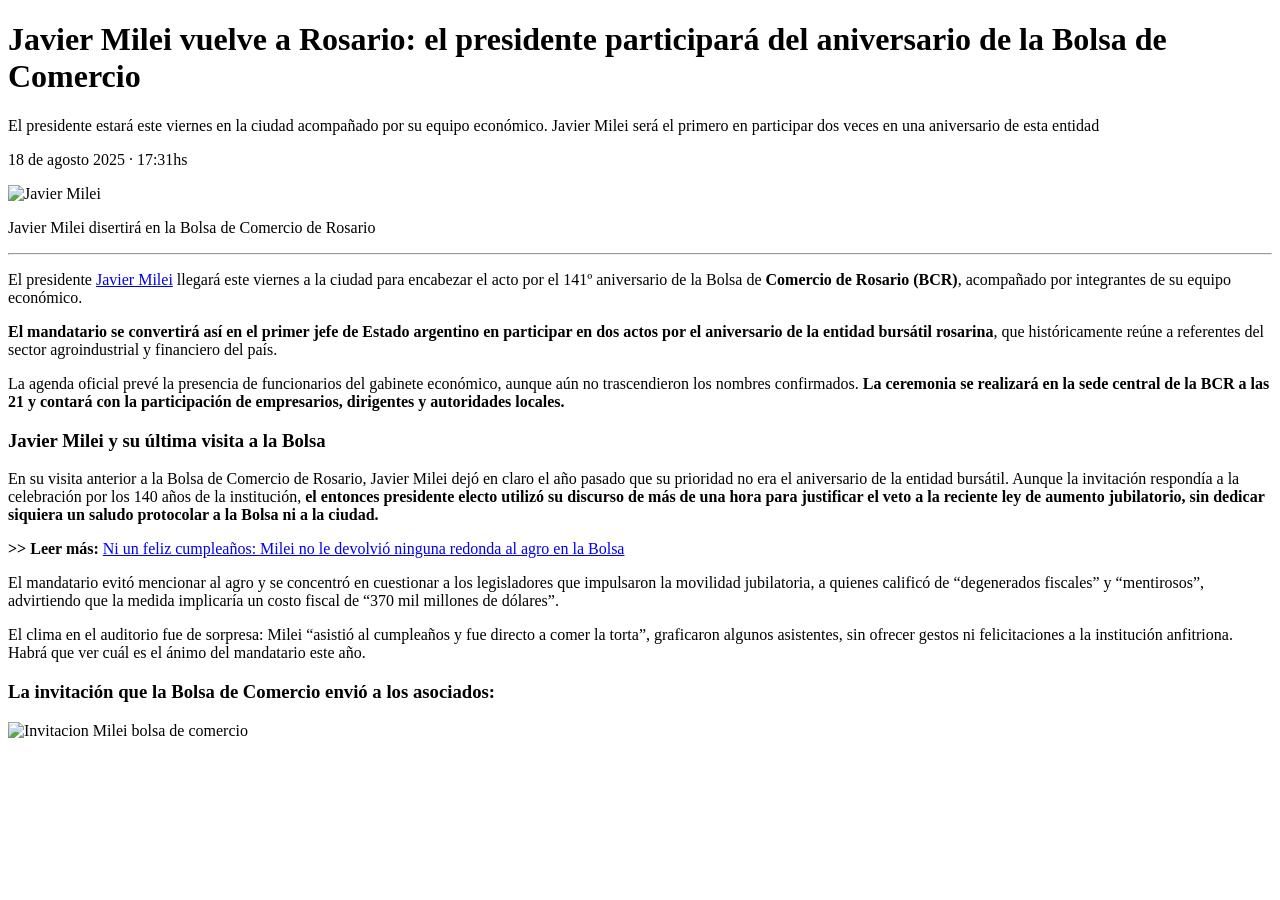
==== index.html @ 2cb742b2 "Clase 02 - Actividad replicar noticia web" ====
<!DOCTYPE html>
<html lang="es">
    <!-- Link a la noticia: https://www.lacapital.com.ar/politica/javier-milei-vuelve-rosario-el-presidente-participara-del-aniversario-la-bolsa-comercio-n10213566.html -->
    <head>
        <meta charset="UTF-8">
        <meta name="viewport" content="width=device-width, initial-scale=1.0">
        <title>Clase 02</title>        
    </head>
    <body>
        <h1>Javier Milei vuelve a Rosario: el presidente participará del aniversario de la Bolsa de Comercio</h1>
        <p>El presidente estará este viernes en la ciudad acompañado por su equipo económico. Javier Milei será el primero en participar dos veces en una aniversario de esta entidad</p>
        <p>18 de agosto 2025 · 17:31hs</p>
        <img src="https://media.lacapital.com.ar/p/727b1c56761b62fcf45299bdcfbd5197/adjuntos/203/imagenes/101/836/0101836727/642x0/smart/javier-milei-rosario-bolsa-comercio-pullaro-y-javkinjpg.jpg" alt="Javier Milei">       
        <p>Javier Milei disertirá en la Bolsa de Comercio de Rosario</p>
        <hr>

        
        <p>El presidente <a href="https://www.lacapital.com.ar/politica/el-plan-tres-fases-pullaro-y-sus-aliados-superar-milei-n10213253.html" target="_blank">Javier Milei</a> llegará este viernes a la ciudad para encabezar el acto por el 141º aniversario de la Bolsa de <b>Comercio de Rosario (BCR)</b>, acompañado por integrantes de su equipo económico.</p>
        <p><b>El mandatario se convertirá así en el primer jefe de Estado argentino en participar en dos actos por el aniversario de la entidad bursátil rosarina</b>, que históricamente reúne a referentes del sector agroindustrial y financiero del país.</p>
        <p>La agenda oficial prevé la presencia de funcionarios del gabinete económico, aunque aún no trascendieron los nombres confirmados. <b>La ceremonia se realizará en la sede central de la BCR a las 21 y contará con la participación de empresarios, dirigentes y autoridades locales.</b></p>
        <h3>Javier Milei y su última visita a la Bolsa</h3>
        <p>En su visita anterior a la Bolsa de Comercio de Rosario, Javier Milei dejó en claro el año pasado que su prioridad no era el aniversario de la entidad bursátil. Aunque la invitación respondía a la celebración por los 140 años de la institución, <b>el entonces presidente electo utilizó su discurso de más de una hora para justificar el veto a la reciente ley de aumento jubilatorio, sin dedicar siquiera un saludo protocolar a la Bolsa ni a la ciudad.</b></p>
        <p><b>>> Leer más: </b> <a href="https://www.lacapital.com.ar/economia/ni-un-feliz-cumpleanos-milei-no-le-devolvio-ninguna-redonda-al-agro-la-bolsa-n10149859.html" target="_blank">Ni un feliz cumpleaños: Milei no le devolvió ninguna redonda al agro en la Bolsa</a></p>
        <p>El mandatario evitó mencionar al agro y se concentró en cuestionar a los legisladores que impulsaron la movilidad jubilatoria, a quienes calificó de “degenerados fiscales” y “mentirosos”, advirtiendo que la medida implicaría un costo fiscal de “370 mil millones de dólares”.</p>
        <p>El clima en el auditorio fue de sorpresa: Milei “asistió al cumpleaños y fue directo a comer la torta”, graficaron algunos asistentes, sin ofrecer gestos ni felicitaciones a la institución anfitriona. Habrá que ver cuál es el ánimo del mandatario este año.</p>
        <h3>La invitación que la Bolsa de Comercio envió a los asociados:</h3>
        <img src="https://media.lacapital.com.ar/p/212f18da3e058cfefcd8b4ff16124fba/adjuntos/203/imagenes/102/616/0102616012/642x0/smart/milei-bolsa.jpg" alt="Invitacion Milei bolsa de comercio">       
    </body>
</html>
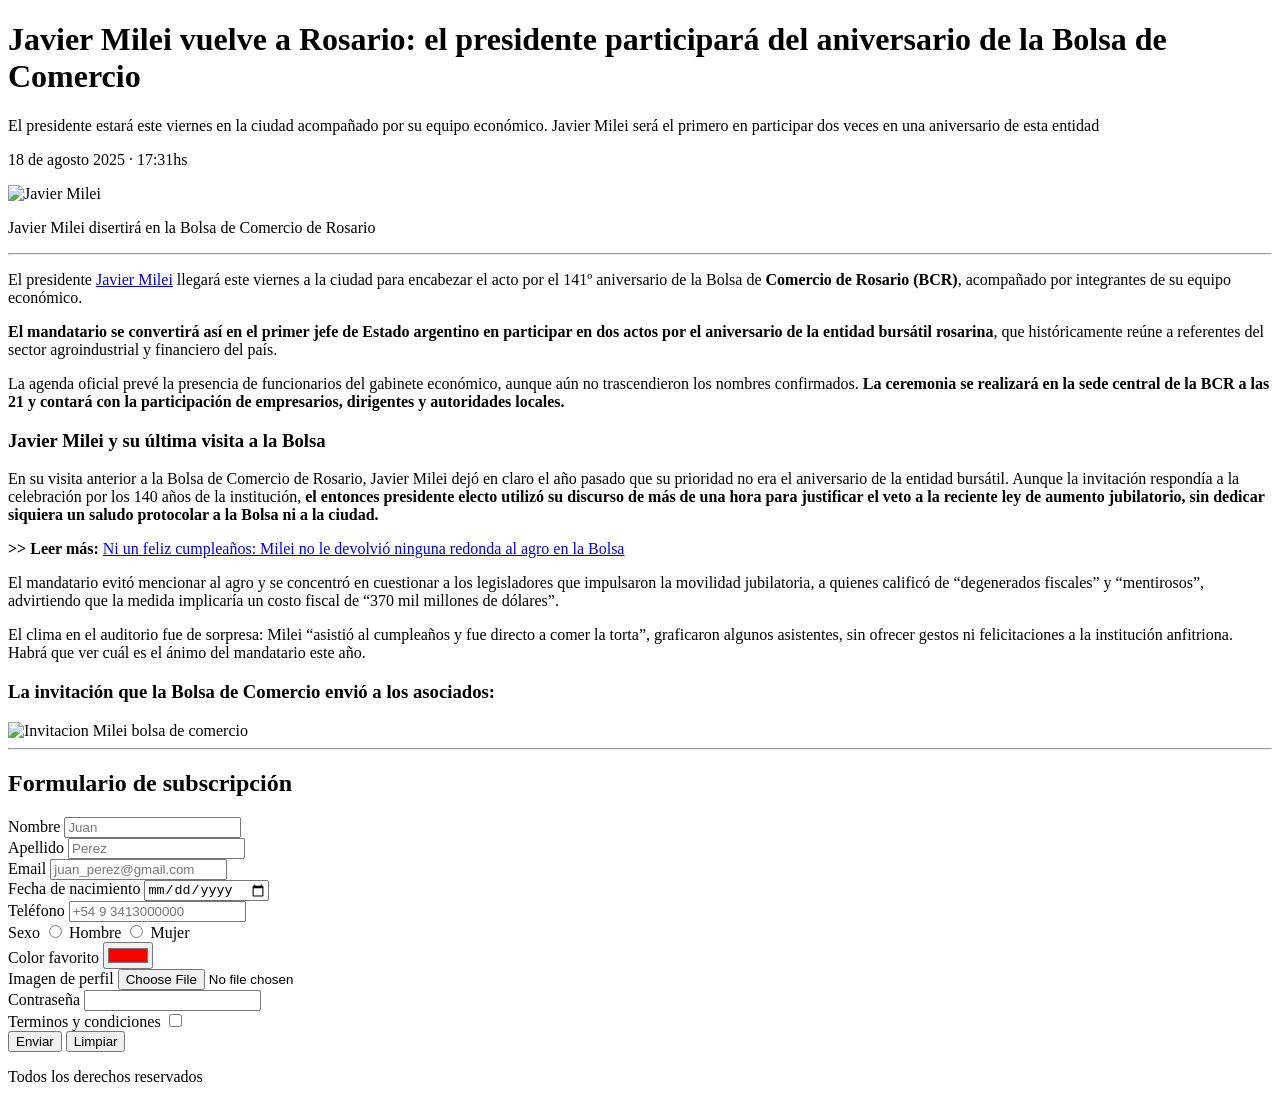
==== commit 95dcec68: "Clase03 - Incorporacion de formulario de subscripcion" ====
--- a/index.html
+++ b/index.html
@@ -7,23 +7,83 @@
         <title>Clase 02</title>        
     </head>
     <body>
-        <h1>Javier Milei vuelve a Rosario: el presidente participará del aniversario de la Bolsa de Comercio</h1>
-        <p>El presidente estará este viernes en la ciudad acompañado por su equipo económico. Javier Milei será el primero en participar dos veces en una aniversario de esta entidad</p>
-        <p>18 de agosto 2025 · 17:31hs</p>
-        <img src="https://media.lacapital.com.ar/p/727b1c56761b62fcf45299bdcfbd5197/adjuntos/203/imagenes/101/836/0101836727/642x0/smart/javier-milei-rosario-bolsa-comercio-pullaro-y-javkinjpg.jpg" alt="Javier Milei">       
-        <p>Javier Milei disertirá en la Bolsa de Comercio de Rosario</p>
-        <hr>
+        <div>
+            <h1>Javier Milei vuelve a Rosario: el presidente participará del aniversario de la Bolsa de Comercio</h1>
+            <p>El presidente estará este viernes en la ciudad acompañado por su equipo económico. Javier Milei será el primero en participar dos veces en una aniversario de esta entidad</p>
+            <p>18 de agosto 2025 · 17:31hs</p>
+            <img src="https://media.lacapital.com.ar/p/727b1c56761b62fcf45299bdcfbd5197/adjuntos/203/imagenes/101/836/0101836727/642x0/smart/javier-milei-rosario-bolsa-comercio-pullaro-y-javkinjpg.jpg" alt="Javier Milei">       
+            <p>Javier Milei disertirá en la Bolsa de Comercio de Rosario</p>
+            <hr>
 
-        
-        <p>El presidente <a href="https://www.lacapital.com.ar/politica/el-plan-tres-fases-pullaro-y-sus-aliados-superar-milei-n10213253.html" target="_blank">Javier Milei</a> llegará este viernes a la ciudad para encabezar el acto por el 141º aniversario de la Bolsa de <b>Comercio de Rosario (BCR)</b>, acompañado por integrantes de su equipo económico.</p>
-        <p><b>El mandatario se convertirá así en el primer jefe de Estado argentino en participar en dos actos por el aniversario de la entidad bursátil rosarina</b>, que históricamente reúne a referentes del sector agroindustrial y financiero del país.</p>
-        <p>La agenda oficial prevé la presencia de funcionarios del gabinete económico, aunque aún no trascendieron los nombres confirmados. <b>La ceremonia se realizará en la sede central de la BCR a las 21 y contará con la participación de empresarios, dirigentes y autoridades locales.</b></p>
-        <h3>Javier Milei y su última visita a la Bolsa</h3>
-        <p>En su visita anterior a la Bolsa de Comercio de Rosario, Javier Milei dejó en claro el año pasado que su prioridad no era el aniversario de la entidad bursátil. Aunque la invitación respondía a la celebración por los 140 años de la institución, <b>el entonces presidente electo utilizó su discurso de más de una hora para justificar el veto a la reciente ley de aumento jubilatorio, sin dedicar siquiera un saludo protocolar a la Bolsa ni a la ciudad.</b></p>
-        <p><b>>> Leer más: </b> <a href="https://www.lacapital.com.ar/economia/ni-un-feliz-cumpleanos-milei-no-le-devolvio-ninguna-redonda-al-agro-la-bolsa-n10149859.html" target="_blank">Ni un feliz cumpleaños: Milei no le devolvió ninguna redonda al agro en la Bolsa</a></p>
-        <p>El mandatario evitó mencionar al agro y se concentró en cuestionar a los legisladores que impulsaron la movilidad jubilatoria, a quienes calificó de “degenerados fiscales” y “mentirosos”, advirtiendo que la medida implicaría un costo fiscal de “370 mil millones de dólares”.</p>
-        <p>El clima en el auditorio fue de sorpresa: Milei “asistió al cumpleaños y fue directo a comer la torta”, graficaron algunos asistentes, sin ofrecer gestos ni felicitaciones a la institución anfitriona. Habrá que ver cuál es el ánimo del mandatario este año.</p>
-        <h3>La invitación que la Bolsa de Comercio envió a los asociados:</h3>
-        <img src="https://media.lacapital.com.ar/p/212f18da3e058cfefcd8b4ff16124fba/adjuntos/203/imagenes/102/616/0102616012/642x0/smart/milei-bolsa.jpg" alt="Invitacion Milei bolsa de comercio">       
+            
+            <p>El presidente <a href="https://www.lacapital.com.ar/politica/el-plan-tres-fases-pullaro-y-sus-aliados-superar-milei-n10213253.html" target="_blank">Javier Milei</a> llegará este viernes a la ciudad para encabezar el acto por el 141º aniversario de la Bolsa de <b>Comercio de Rosario (BCR)</b>, acompañado por integrantes de su equipo económico.</p>
+            <p><b>El mandatario se convertirá así en el primer jefe de Estado argentino en participar en dos actos por el aniversario de la entidad bursátil rosarina</b>, que históricamente reúne a referentes del sector agroindustrial y financiero del país.</p>
+            <p>La agenda oficial prevé la presencia de funcionarios del gabinete económico, aunque aún no trascendieron los nombres confirmados. <b>La ceremonia se realizará en la sede central de la BCR a las 21 y contará con la participación de empresarios, dirigentes y autoridades locales.</b></p>
+            <h3>Javier Milei y su última visita a la Bolsa</h3>
+            <p>En su visita anterior a la Bolsa de Comercio de Rosario, Javier Milei dejó en claro el año pasado que su prioridad no era el aniversario de la entidad bursátil. Aunque la invitación respondía a la celebración por los 140 años de la institución, <b>el entonces presidente electo utilizó su discurso de más de una hora para justificar el veto a la reciente ley de aumento jubilatorio, sin dedicar siquiera un saludo protocolar a la Bolsa ni a la ciudad.</b></p>
+            <p><b>>> Leer más: </b> <a href="https://www.lacapital.com.ar/economia/ni-un-feliz-cumpleanos-milei-no-le-devolvio-ninguna-redonda-al-agro-la-bolsa-n10149859.html" target="_blank">Ni un feliz cumpleaños: Milei no le devolvió ninguna redonda al agro en la Bolsa</a></p>
+            <p>El mandatario evitó mencionar al agro y se concentró en cuestionar a los legisladores que impulsaron la movilidad jubilatoria, a quienes calificó de “degenerados fiscales” y “mentirosos”, advirtiendo que la medida implicaría un costo fiscal de “370 mil millones de dólares”.</p>
+            <p>El clima en el auditorio fue de sorpresa: Milei “asistió al cumpleaños y fue directo a comer la torta”, graficaron algunos asistentes, sin ofrecer gestos ni felicitaciones a la institución anfitriona. Habrá que ver cuál es el ánimo del mandatario este año.</p>
+            <h3>La invitación que la Bolsa de Comercio envió a los asociados:</h3>
+            <img src="https://media.lacapital.com.ar/p/212f18da3e058cfefcd8b4ff16124fba/adjuntos/203/imagenes/102/616/0102616012/642x0/smart/milei-bolsa.jpg" alt="Invitacion Milei bolsa de comercio" height="500" width="300">       
+            <hr>
+        </div>
+
+        <div>
+            <h2> Formulario de subscripción </h2>
+            <form>
+                <div>
+                    <label for="nombre">Nombre</label>
+                    <input type="text" id="nombre" name="nombre" placeholder="Juan">
+                </div>
+                <div>
+                    <label for="apellido">Apellido</label>
+                    <input type="text" id="apellido" name="apellido" placeholder="Perez">
+                </div>
+                <div>
+                    <label for="email">Email</label>
+                    <input type="email" id="email" name="email" placeholder="juan_perez@gmail.com">
+                </div>
+                <div>
+                    <label for="fecha">Fecha de nacimiento</label>
+                    <input type="date" id="fecha" name="fecha" placeholder="2000-01-01">
+                </div>
+                <div>
+                    <label for="edad">Teléfono</label>
+                    <input type="tel" id="telefono" name="telefono" placeholder="+54 9 3413000000">
+                </div>
+                <div>
+                    <label for="sexo">Sexo</label>
+                    <input type="radio" id="hombre" name="sexo" value="hombre">
+                    <label for="hombre">Hombre</label>
+                    <input type="radio" id="mujer" name="sexo" value="mujer">
+                    <label for="mujer">Mujer</label>
+                </div>
+                <div>
+                    <label for="color">Color favorito</label>
+                    <input type="color" id="color" name="color" value="#ff0000">
+                </div>
+                <div>
+                    <label for="file">Imagen de perfil</label>
+                    <input type="file" id="file" name="imgPerfil">
+                </div>
+                <div>
+                    <label for="Contraseña">Contraseña</label>
+                    <input type="password" id="password" name="password">
+                </div>
+                <div>
+                    <label for="terms">Terminos y condiciones</label>
+                    <input type="checkbox" id="terms" name="terms">
+                </div>
+                <div>
+                    <input type="submit" value="Enviar">
+                    <input type="reset" value="Limpiar">
+                </div>
+            </form>
+        </div>
     </body>
+    
+    <footer>
+        <p>Todos los derechos reservados</p>
+    </footer>
 </html>
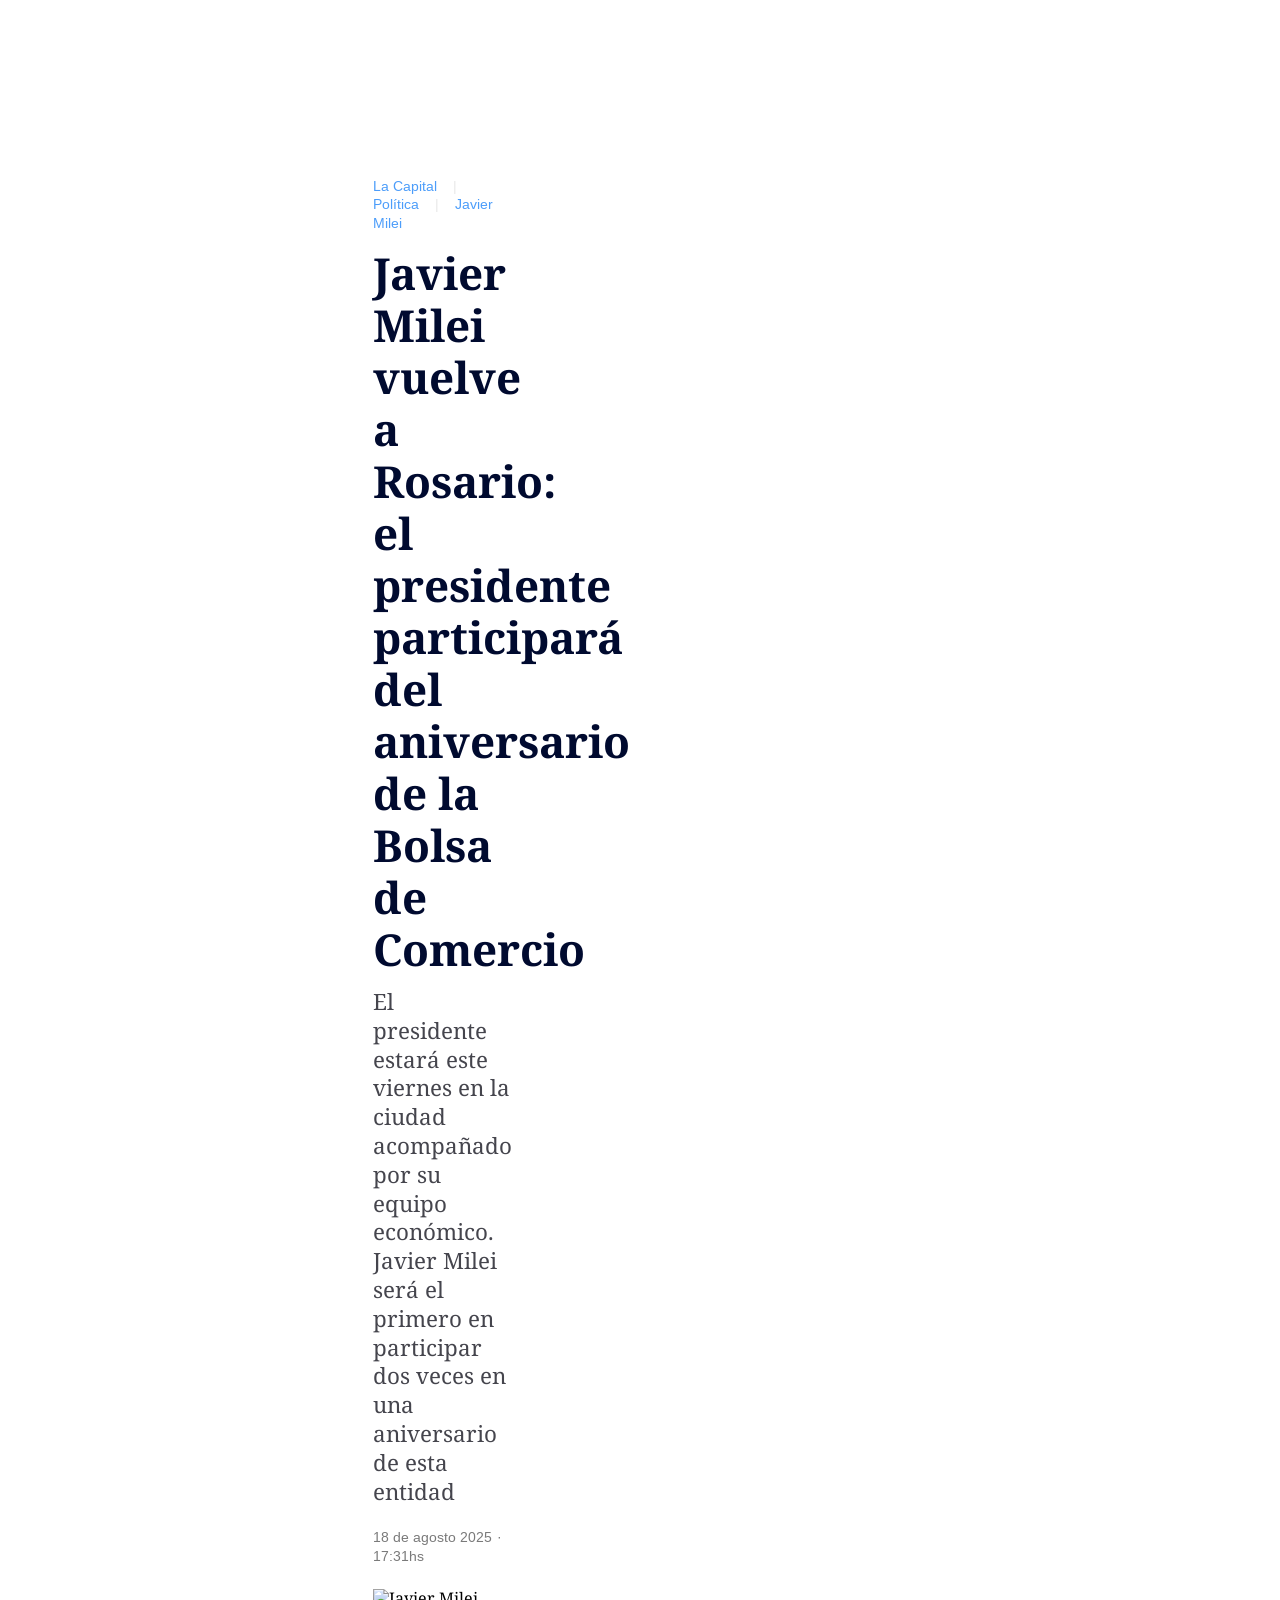
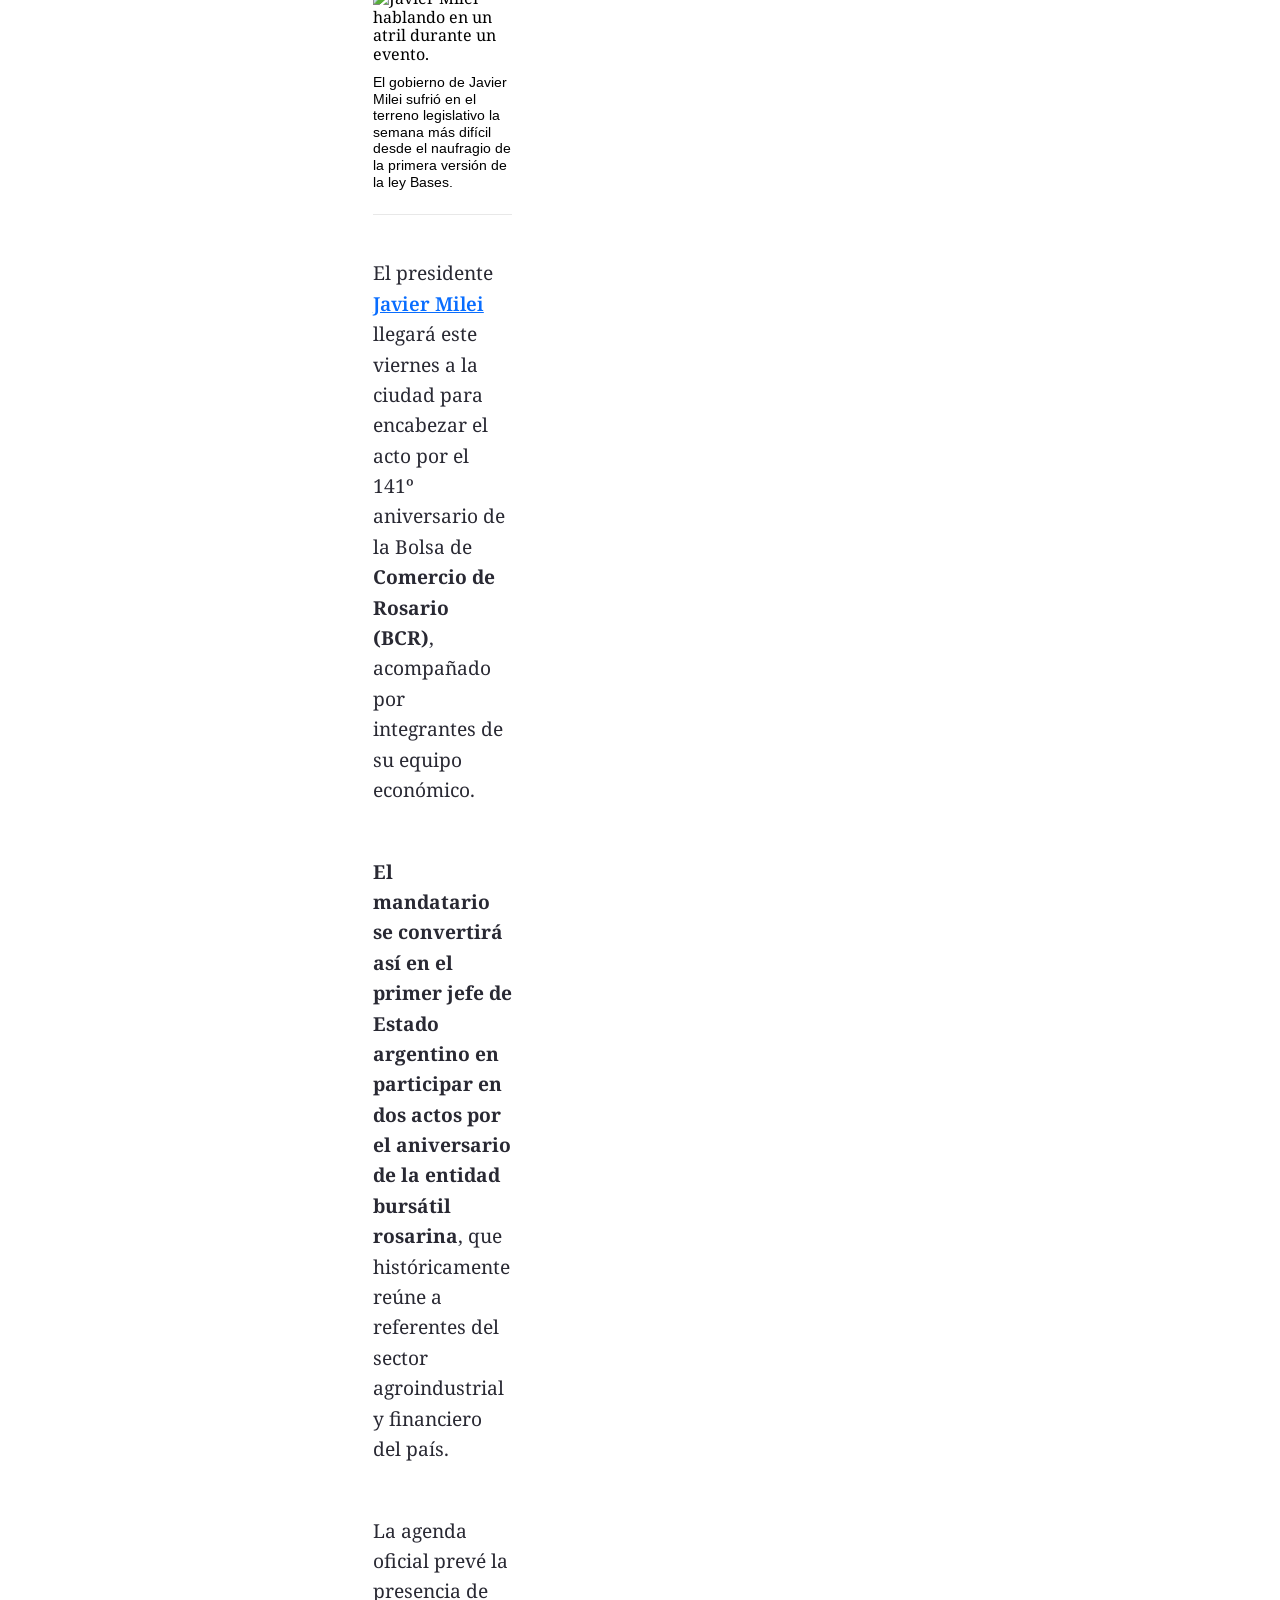
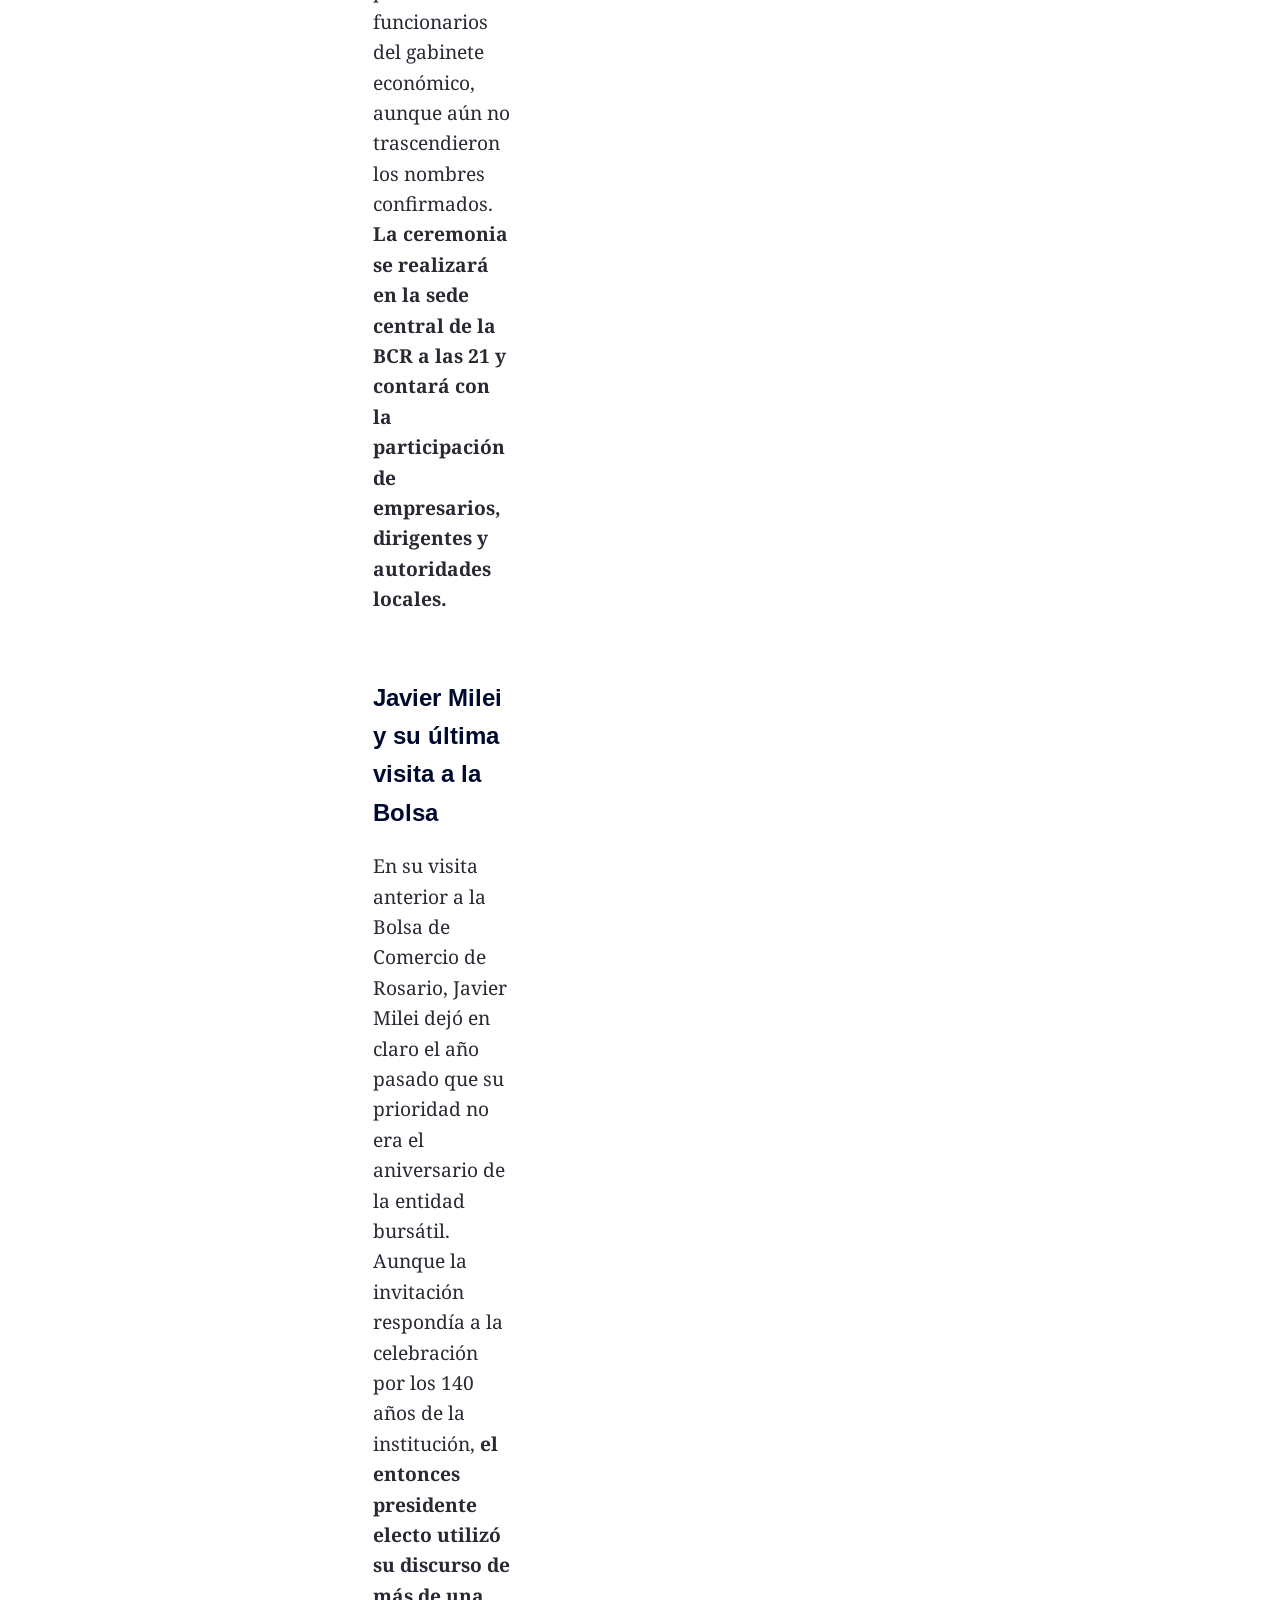
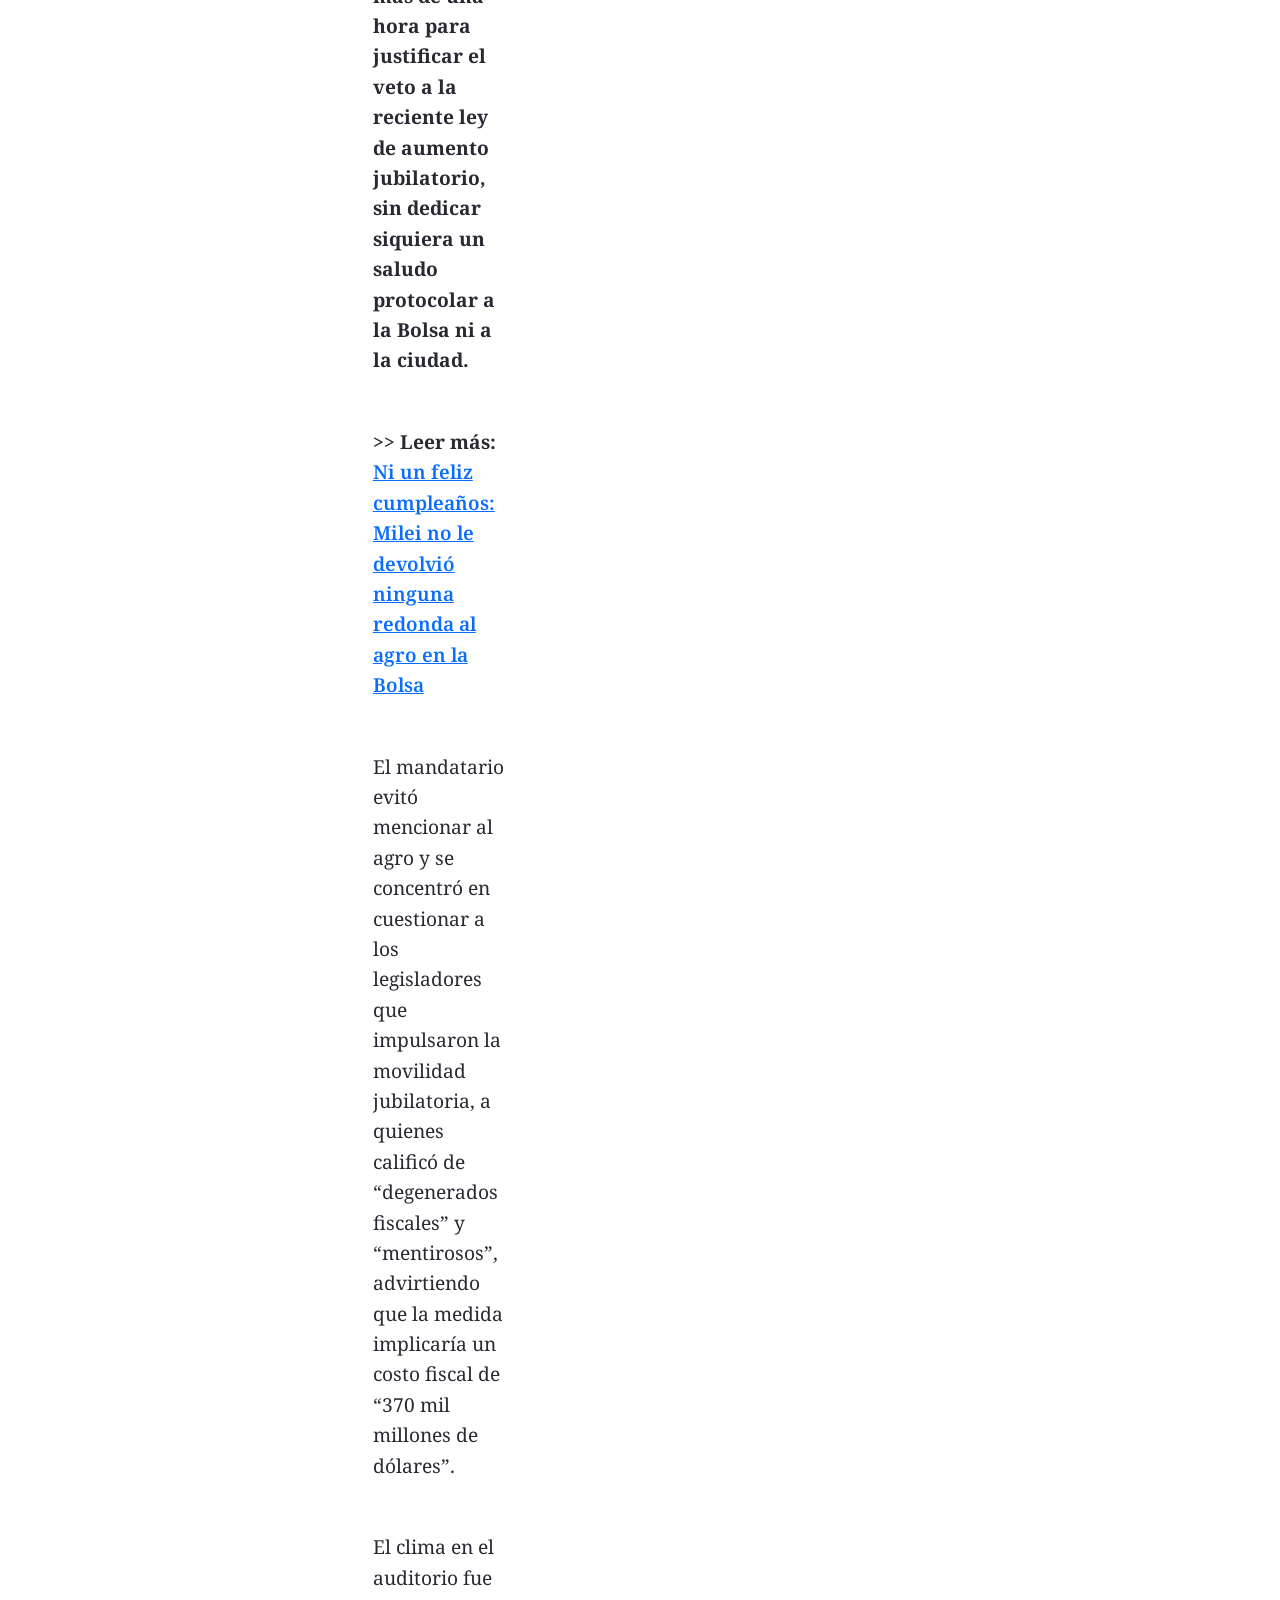
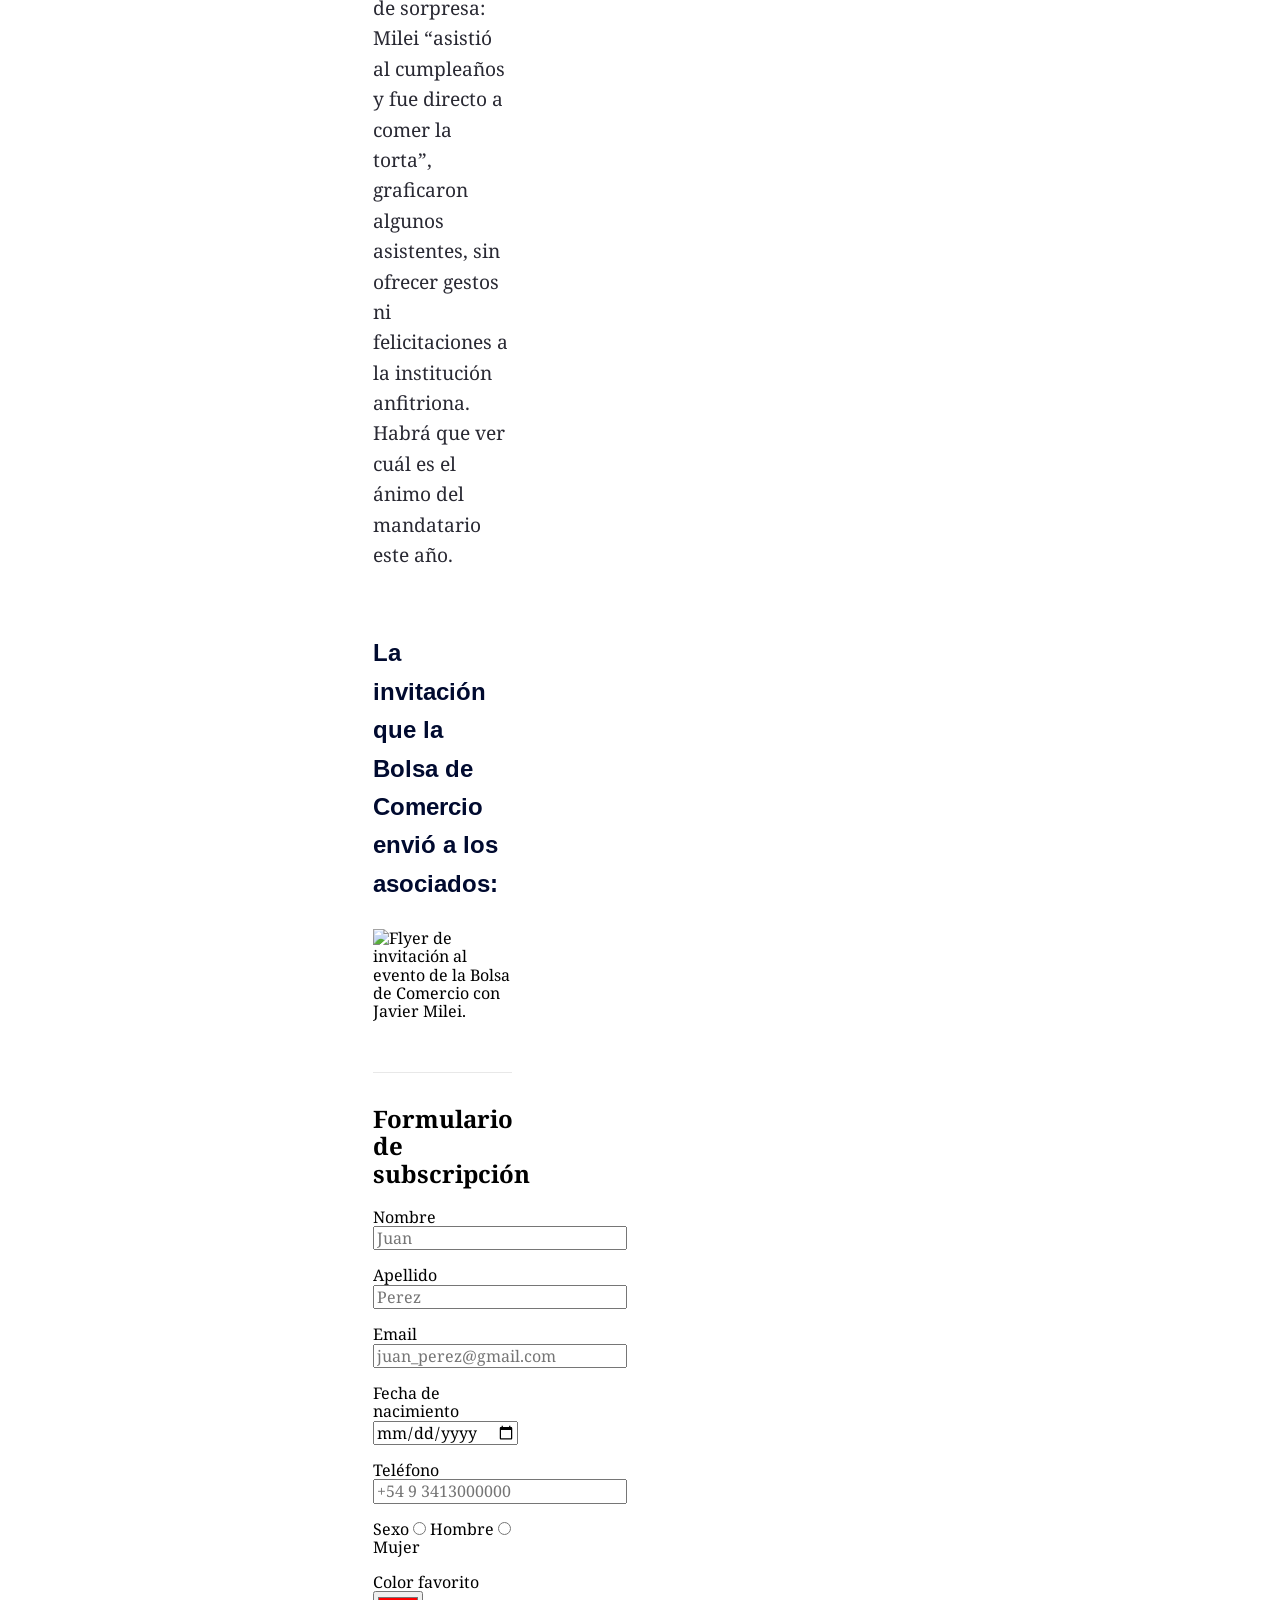
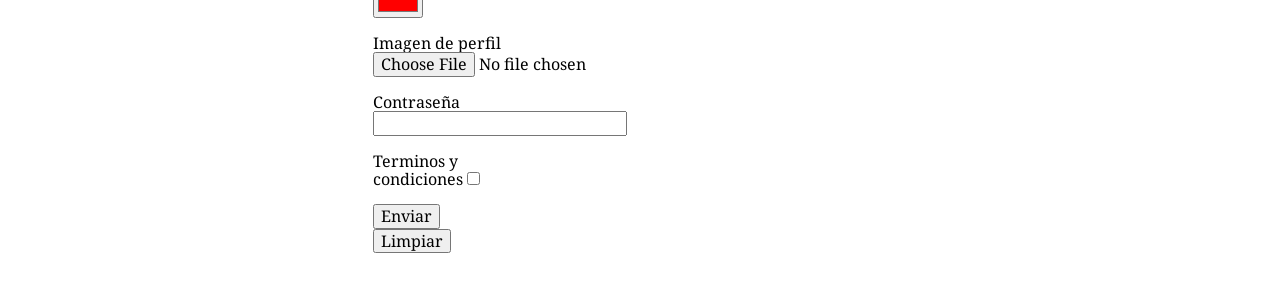
==== commit 84fcfd91: "Incorporamos estilos a la noticia. Actualizacion del README" ====
--- a/index.html
+++ b/index.html
@@ -1,89 +1,105 @@
 <!DOCTYPE html>
 <html lang="es">
-    <!-- Link a la noticia: https://www.lacapital.com.ar/politica/javier-milei-vuelve-rosario-el-presidente-participara-del-aniversario-la-bolsa-comercio-n10213566.html -->
     <head>
         <meta charset="UTF-8">
         <meta name="viewport" content="width=device-width, initial-scale=1.0">
-        <title>Clase 02</title>        
+        <title>Clase 04</title>       
+        <link href="https://fonts.googleapis.com/css2?family=Arimo&family=Noto+Serif:wght@400;700&display=swap" rel="stylesheet">
+        <link rel="stylesheet" href="normalize.css"> 
+        <link rel="stylesheet" href="styles.css">
     </head>
     <body>
-        <div>
-            <h1>Javier Milei vuelve a Rosario: el presidente participará del aniversario de la Bolsa de Comercio</h1>
-            <p>El presidente estará este viernes en la ciudad acompañado por su equipo económico. Javier Milei será el primero en participar dos veces en una aniversario de esta entidad</p>
-            <p>18 de agosto 2025 · 17:31hs</p>
-            <img src="https://media.lacapital.com.ar/p/727b1c56761b62fcf45299bdcfbd5197/adjuntos/203/imagenes/101/836/0101836727/642x0/smart/javier-milei-rosario-bolsa-comercio-pullaro-y-javkinjpg.jpg" alt="Javier Milei">       
-            <p>Javier Milei disertirá en la Bolsa de Comercio de Rosario</p>
-            <hr>
-
-            
-            <p>El presidente <a href="https://www.lacapital.com.ar/politica/el-plan-tres-fases-pullaro-y-sus-aliados-superar-milei-n10213253.html" target="_blank">Javier Milei</a> llegará este viernes a la ciudad para encabezar el acto por el 141º aniversario de la Bolsa de <b>Comercio de Rosario (BCR)</b>, acompañado por integrantes de su equipo económico.</p>
-            <p><b>El mandatario se convertirá así en el primer jefe de Estado argentino en participar en dos actos por el aniversario de la entidad bursátil rosarina</b>, que históricamente reúne a referentes del sector agroindustrial y financiero del país.</p>
-            <p>La agenda oficial prevé la presencia de funcionarios del gabinete económico, aunque aún no trascendieron los nombres confirmados. <b>La ceremonia se realizará en la sede central de la BCR a las 21 y contará con la participación de empresarios, dirigentes y autoridades locales.</b></p>
-            <h3>Javier Milei y su última visita a la Bolsa</h3>
-            <p>En su visita anterior a la Bolsa de Comercio de Rosario, Javier Milei dejó en claro el año pasado que su prioridad no era el aniversario de la entidad bursátil. Aunque la invitación respondía a la celebración por los 140 años de la institución, <b>el entonces presidente electo utilizó su discurso de más de una hora para justificar el veto a la reciente ley de aumento jubilatorio, sin dedicar siquiera un saludo protocolar a la Bolsa ni a la ciudad.</b></p>
-            <p><b>>> Leer más: </b> <a href="https://www.lacapital.com.ar/economia/ni-un-feliz-cumpleanos-milei-no-le-devolvio-ninguna-redonda-al-agro-la-bolsa-n10149859.html" target="_blank">Ni un feliz cumpleaños: Milei no le devolvió ninguna redonda al agro en la Bolsa</a></p>
-            <p>El mandatario evitó mencionar al agro y se concentró en cuestionar a los legisladores que impulsaron la movilidad jubilatoria, a quienes calificó de “degenerados fiscales” y “mentirosos”, advirtiendo que la medida implicaría un costo fiscal de “370 mil millones de dólares”.</p>
-            <p>El clima en el auditorio fue de sorpresa: Milei “asistió al cumpleaños y fue directo a comer la torta”, graficaron algunos asistentes, sin ofrecer gestos ni felicitaciones a la institución anfitriona. Habrá que ver cuál es el ánimo del mandatario este año.</p>
-            <h3>La invitación que la Bolsa de Comercio envió a los asociados:</h3>
-            <img src="https://media.lacapital.com.ar/p/212f18da3e058cfefcd8b4ff16124fba/adjuntos/203/imagenes/102/616/0102616012/642x0/smart/milei-bolsa.jpg" alt="Invitacion Milei bolsa de comercio" height="500" width="300">       
-            <hr>
-        </div>
-
-        <div>
-            <h2> Formulario de subscripción </h2>
-            <form>
-                <div>
-                    <label for="nombre">Nombre</label>
-                    <input type="text" id="nombre" name="nombre" placeholder="Juan">
-                </div>
-                <div>
-                    <label for="apellido">Apellido</label>
-                    <input type="text" id="apellido" name="apellido" placeholder="Perez">
-                </div>
-                <div>
-                    <label for="email">Email</label>
-                    <input type="email" id="email" name="email" placeholder="juan_perez@gmail.com">
-                </div>
-                <div>
-                    <label for="fecha">Fecha de nacimiento</label>
-                    <input type="date" id="fecha" name="fecha" placeholder="2000-01-01">
-                </div>
-                <div>
-                    <label for="edad">Teléfono</label>
-                    <input type="tel" id="telefono" name="telefono" placeholder="+54 9 3413000000">
-                </div>
-                <div>
-                    <label for="sexo">Sexo</label>
-                    <input type="radio" id="hombre" name="sexo" value="hombre">
-                    <label for="hombre">Hombre</label>
-                    <input type="radio" id="mujer" name="sexo" value="mujer">
-                    <label for="mujer">Mujer</label>
-                </div>
-                <div>
-                    <label for="color">Color favorito</label>
-                    <input type="color" id="color" name="color" value="#ff0000">
-                </div>
-                <div>
-                    <label for="file">Imagen de perfil</label>
-                    <input type="file" id="file" name="imgPerfil">
-                </div>
-                <div>
-                    <label for="Contraseña">Contraseña</label>
-                    <input type="password" id="password" name="password">
-                </div>
-                <div>
-                    <label for="terms">Terminos y condiciones</label>
-                    <input type="checkbox" id="terms" name="terms">
-                </div>
-                <div>
-                    <input type="submit" value="Enviar">
-                    <input type="reset" value="Limpiar">
-                </div>
-            </form>
-        </div>
-    </body>
-    
-    <footer>
-        <p>Todos los derechos reservados</p>
-    </footer>
+        <main>
+            <section>
+                <article>  
+                    <nav class="align-center">
+                        <a class="mini-nav" href="/" title="La Capital">La Capital</a>
+                        <span class="sep">|</span>
+                        <a class="mini-nav" href="https://www.lacapital.com.ar/secciones/politica.html">Política</a>
+                        <span class="sep">|</span>
+                        <a class="mini-nav" href="https://www.lacapital.com.ar/javier-milei-a1002740.html">Javier Milei</a>
+                    </nav> 
+                    <header>
+                        <h1 class="titulo-principal">Javier Milei vuelve a Rosario: el presidente participará del aniversario de la Bolsa de Comercio</h1>
+                    </header>
+                    <p class="subtitulo">El presidente estará este viernes en la ciudad acompañado por su equipo económico. Javier Milei será el primero en participar dos veces en una aniversario de esta entidad</p>
+                    <div>
+                        <span class="fecha-hora">18 de agosto 2025</span>
+                        <span class="fecha-hora">·</span>
+                        <span class="fecha-hora">17:31hs</span>
+                    </div>
+                    <figure>
+                        <img src="https://media.lacapital.com.ar/p/727b1c56761b62fcf45299bdcfbd5197/adjuntos/203/imagenes/101/836/0101836727/642x0/smart/javier-milei-rosario-bolsa-comercio-pullaro-y-javkinjpg.jpg" alt="Javier Milei hablando en un atril durante un evento.">
+                        <figcaption>El gobierno de Javier Milei sufrió en el terreno legislativo la semana más difícil desde el naufragio de la primera versión de la ley Bases. </figcaption>
+                    </figure>
+                    <div class="cuerpo-noticia">
+                        <p>El presidente <a href="https://www.lacapital.com.ar/politica/el-plan-tres-fases-pullaro-y-sus-aliados-superar-milei-n10213253.html" target="_blank">Javier Milei</a> llegará este viernes a la ciudad para encabezar el acto por el 141º aniversario de la Bolsa de <b>Comercio de Rosario (BCR)</b>, acompañado por integrantes de su equipo económico.</p>
+                        <p><b>El mandatario se convertirá así en el primer jefe de Estado argentino en participar en dos actos por el aniversario de la entidad bursátil rosarina</b>, que históricamente reúne a referentes del sector agroindustrial y financiero del país.</p>
+                        <p>La agenda oficial prevé la presencia de funcionarios del gabinete económico, aunque aún no trascendieron los nombres confirmados. <b>La ceremonia se realizará en la sede central de la BCR a las 21 y contará con la participación de empresarios, dirigentes y autoridades locales.</b></p>
+                        <h2>Javier Milei y su última visita a la Bolsa</h2>
+                        <p>En su visita anterior a la Bolsa de Comercio de Rosario, Javier Milei dejó en claro el año pasado que su prioridad no era el aniversario de la entidad bursátil. Aunque la invitación respondía a la celebración por los 140 años de la institución, <b>el entonces presidente electo utilizó su discurso de más de una hora para justificar el veto a la reciente ley de aumento jubilatorio, sin dedicar siquiera un saludo protocolar a la Bolsa ni a la ciudad.</b></p>
+                        <p><b>>> Leer más: </b> <a href="https://www.lacapital.com.ar/economia/ni-un-feliz-cumpleanos-milei-no-le-devolvio-ninguna-redonda-al-agro-la-bolsa-n10149859.html" target="_blank">Ni un feliz cumpleaños: Milei no le devolvió ninguna redonda al agro en la Bolsa</a></p>
+                        <p>El mandatario evitó mencionar al agro y se concentró en cuestionar a los legisladores que impulsaron la movilidad jubilatoria, a quienes calificó de “degenerados fiscales” y “mentirosos”, advirtiendo que la medida implicaría un costo fiscal de “370 mil millones de dólares”.</p>
+                        <p>El clima en el auditorio fue de sorpresa: Milei “asistió al cumpleaños y fue directo a comer la torta”, graficaron algunos asistentes, sin ofrecer gestos ni felicitaciones a la institución anfitriona. Habrá que ver cuál es el ánimo del mandatario este año.</p>
+                        <h2>La invitación que la Bolsa de Comercio envió a los asociados:</h2>
+                    </div>
+                    <figure>
+                        <img src="https://media.lacapital.com.ar/p/212f18da3e058cfefcd8b4ff16124fba/adjuntos/203/imagenes/102/616/0102616012/642x0/smart/milei-bolsa.jpg" alt="Flyer de invitación al evento de la Bolsa de Comercio con Javier Milei.">
+                    </figure>
+                </article>
+            </section>
+            <section>
+                <h2 id="formulario"> Formulario de subscripción </h2>
+                <form>
+                    <div>
+                        <label for="nombre">Nombre</label>
+                        <input type="text" id="nombre" name="nombre" placeholder="Juan">
+                    </div>
+                    <div>
+                        <label for="apellido">Apellido</label>
+                        <input type="text" id="apellido" name="apellido" placeholder="Perez">
+                    </div>
+                    <div>
+                        <label for="email">Email</label>
+                        <input type="email" id="email" name="email" placeholder="juan_perez@gmail.com">
+                    </div>
+                    <div>
+                        <label for="fecha">Fecha de nacimiento</label>
+                        <input type="date" id="fecha" name="fecha" placeholder="2000-01-01">
+                    </div>
+                    <div>
+                        <label for="edad">Teléfono</label>
+                        <input type="tel" id="telefono" name="telefono" placeholder="+54 9 3413000000">
+                    </div>
+                    <div>
+                        <label for="sexo">Sexo</label>
+                        <input type="radio" id="hombre" name="sexo" value="hombre">
+                        <label for="hombre">Hombre</label>
+                        <input type="radio" id="mujer" name="sexo" value="mujer">
+                        <label for="mujer">Mujer</label>
+                    </div>
+                    <div>
+                        <label for="color">Color favorito</label>
+                        <input type="color" id="color" name="color" value="#ff0000">
+                    </div>
+                    <div>
+                        <label for="file">Imagen de perfil</label>
+                        <input type="file" id="file" name="imgPerfil">
+                    </div>
+                    <div>
+                        <label for="Contraseña">Contraseña</label>
+                        <input type="password" id="password" name="password">
+                    </div>
+                    <div>
+                        <label for="terms">Terminos y condiciones</label>
+                        <input type="checkbox" id="terms" name="terms">
+                    </div>
+                    <div>
+                        <input type="submit" value="Enviar">
+                        <input type="reset" value="Limpiar">
+                    </div>
+                </form>
+            </section>
+        </main>
+    </body>    
 </html>
--- a/styles.css
+++ b/styles.css
@@ -0,0 +1,115 @@
+html {
+  font-size: 16px; /* valor base */
+}
+body {
+  font-family: "Noto Serif", serif;
+}
+main {
+    max-width: 500rem;
+    padding-top: 11rem;
+    padding-left: 23.3rem;
+    padding-right: 48rem;
+}
+a:hover {
+    color: #000;
+}
+p {
+    font-size: 1.4rem;
+    line-height: 1.9rem;
+    font-family: "Noto Serif",serif;
+    color: #292933;
+}
+img {
+    width: 100%;
+    height: auto;
+    display: block;
+    padding-top: 0.6rem;
+    padding-bottom: 0.2rem;
+}
+figure {
+    margin: 0;
+}
+figcaption {
+    font-size: 0.9rem;
+    padding-top: 0.5rem;
+    font-family: "Arimo", sans-serif;
+}
+article h2 {
+    font-size: 1.5rem;
+    line-height: 2.4rem;
+    color: #000A2F;
+    margin-top: 2rem;
+    margin-bottom: 1rem;
+    font-family: "Arimo",sans-serif;
+}
+div {
+    margin-bottom: 1rem;
+}
+section {
+    margin-bottom: 3rem;
+}
+#formulario {
+    border-top: 1px solid #E8E8E8;
+    padding-top: 2rem;
+}
+
+
+
+.align-center {
+    align-items: center;
+}
+.titulo-principal {
+    font-size: 2.75rem;
+    line-height: 3.25rem;
+    color: #000A2F;
+    margin-top: 1rem;
+    margin-bottom: 0rem;
+}
+.subtitulo {
+    font-size: 1.4rem;
+    line-height: 1.8rem;
+    color: #45454d;
+    margin-top: 0.8rem;
+    margin-bottom: 1.3rem;
+}
+.cuerpo-noticia {
+    margin-top: 1rem;
+}
+.cuerpo-noticia p {
+    font-size: 1.2rem;
+    padding-bottom: 2rem;
+}
+.cuerpo-noticia a {
+    font-weight: 600;
+    color: #086DFF;
+}
+.cuerpo-noticia a:hover {
+    color
+}
+.mini-nav {
+    font-size: 0.88rem;
+    font-family: "Arimo",sans-serif;
+    line-height: 1;
+    color: #4C9DFA;
+    text-decoration: none;
+}
+.sep {
+    font-size: 0.85rem;
+    font-family: "Arimo",sans-serif;
+    line-height: 1;
+    color: #E8E8E8;
+    padding: 0 0.75rem;
+}
+.fecha-hora {
+    font-size: 0.88rem;
+    font-family: "Arimo",sans-serif;
+    color: #7A7A7A;
+    padding-right: 0.1rem;
+    padding-bottom: 0.5rem;
+}
+.cuerpo-noticia {
+    border-top: 1px solid #E8E8E8;
+    padding-top: 1.5rem;
+    margin-top: 1.5rem;
+}
+
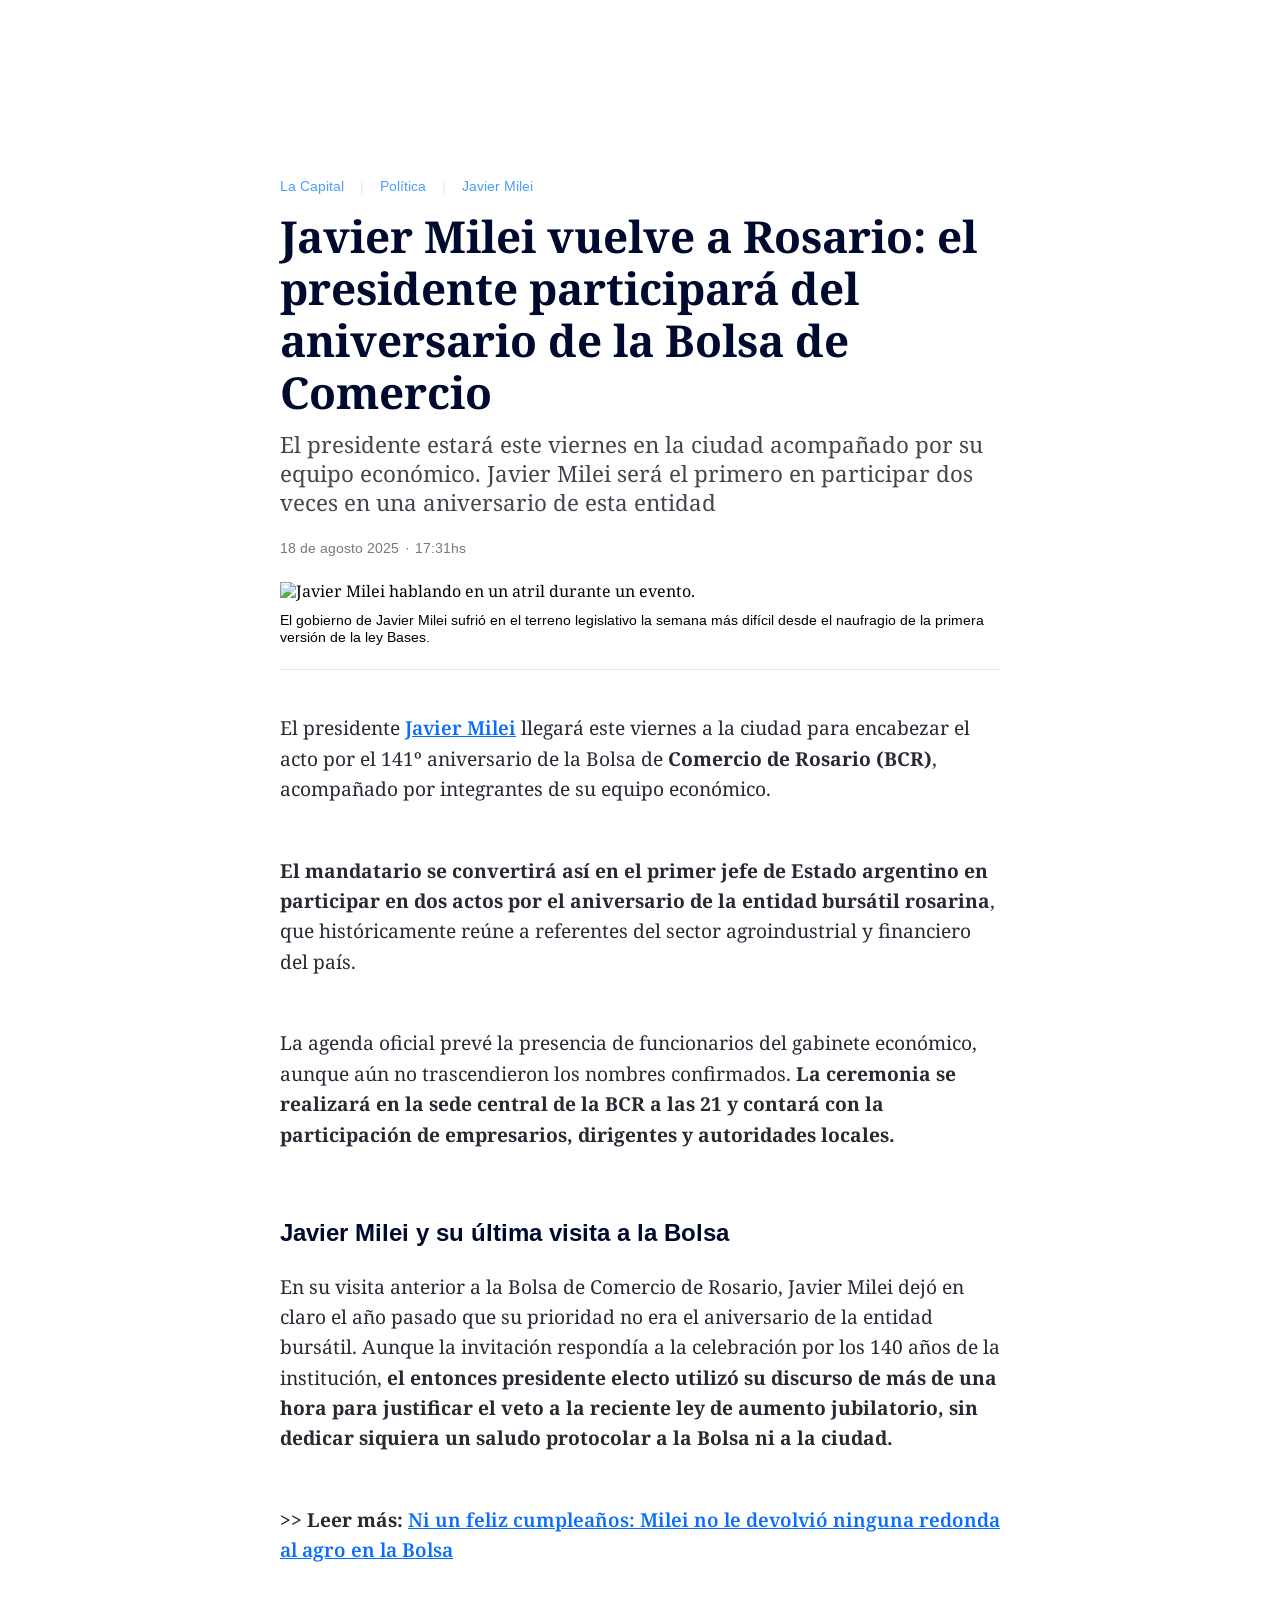
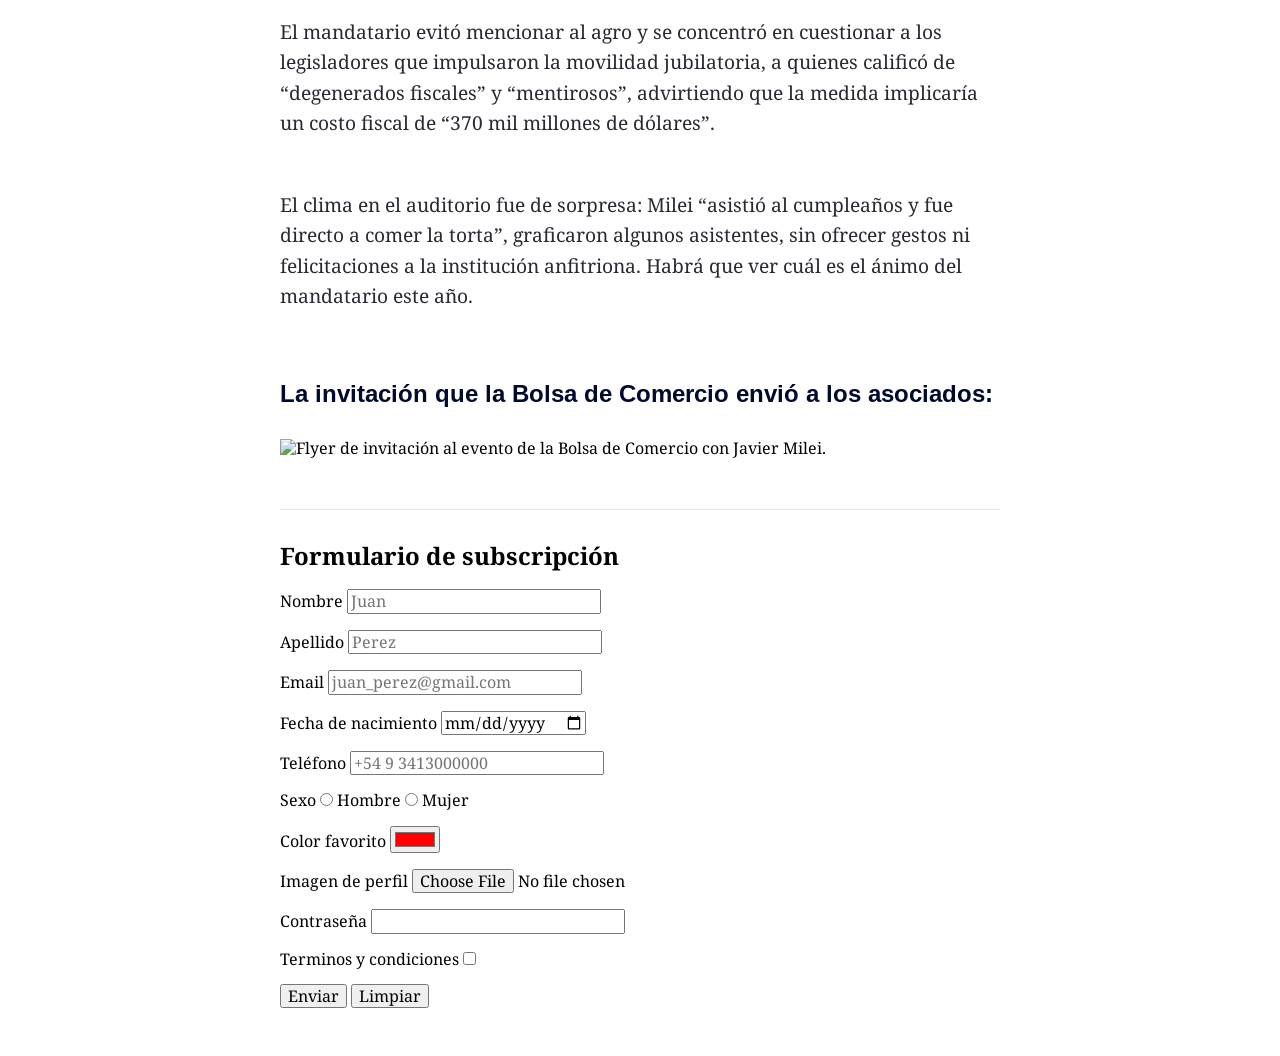
==== commit 59d04b38: "Clase05 - sumamos media query" ====
--- a/index.html
+++ b/index.html
@@ -9,16 +9,18 @@
         <link rel="stylesheet" href="styles.css">
     </head>
     <body>
+        <header>
+            <nav class="barra-nav">
+                <a class="mini-nav" href="/" title="La Capital">La Capital</a>
+                <span class="sep">|</span>
+                <a class="mini-nav" href="https://www.lacapital.com.ar/secciones/politica.html">Política</a>
+                <span class="sep">|</span>
+                <a class="mini-nav" href="https://www.lacapital.com.ar/javier-milei-a1002740.html">Javier Milei</a>
+            </nav> 
+        </header>
         <main>
             <section>
                 <article>  
-                    <nav class="align-center">
-                        <a class="mini-nav" href="/" title="La Capital">La Capital</a>
-                        <span class="sep">|</span>
-                        <a class="mini-nav" href="https://www.lacapital.com.ar/secciones/politica.html">Política</a>
-                        <span class="sep">|</span>
-                        <a class="mini-nav" href="https://www.lacapital.com.ar/javier-milei-a1002740.html">Javier Milei</a>
-                    </nav> 
                     <header>
                         <h1 class="titulo-principal">Javier Milei vuelve a Rosario: el presidente participará del aniversario de la Bolsa de Comercio</h1>
                     </header>
--- a/styles.css
+++ b/styles.css
@@ -2,16 +2,22 @@
   font-size: 16px; /* valor base */
 }
 body {
-  font-family: "Noto Serif", serif;
+    font-family: "Noto Serif", serif;
+    padding-top: 11rem;
+    margin: 0;
+}
+nav {
+    padding-left: 1rem;
+    margin: 0 auto;
+    max-width: 45rem;
+    padding: 0 1rem;
 }
 main {
-    max-width: 500rem;
-    padding-top: 11rem;
-    padding-left: 23.3rem;
-    padding-right: 48rem;
-}
-a:hover {
-    color: #000;
+    max-width: 45rem;
+    padding-left: 4rem auto;
+    padding-right: 4rem auto;
+    padding: 0 1rem;
+    margin: 0 auto; 
 }
 p {
     font-size: 1.4rem;
@@ -54,9 +60,8 @@
 }
 
 
-
-.align-center {
-    align-items: center;
+.mini-nav:hover {
+    color: #000;
 }
 .titulo-principal {
     font-size: 2.75rem;
@@ -82,9 +87,6 @@
 .cuerpo-noticia a {
     font-weight: 600;
     color: #086DFF;
-}
-.cuerpo-noticia a:hover {
-    color
 }
 .mini-nav {
     font-size: 0.88rem;
@@ -113,3 +115,16 @@
     margin-top: 1.5rem;
 }
 
+/* ===== Mobile ===== */
+@media (max-width: 768px) {
+  .mini-nav {
+    display: block;
+    padding-top: 1rem;
+  }
+  .sep {
+    display: none;
+  }
+  body {
+    padding: 0 1rem;
+  }
+}
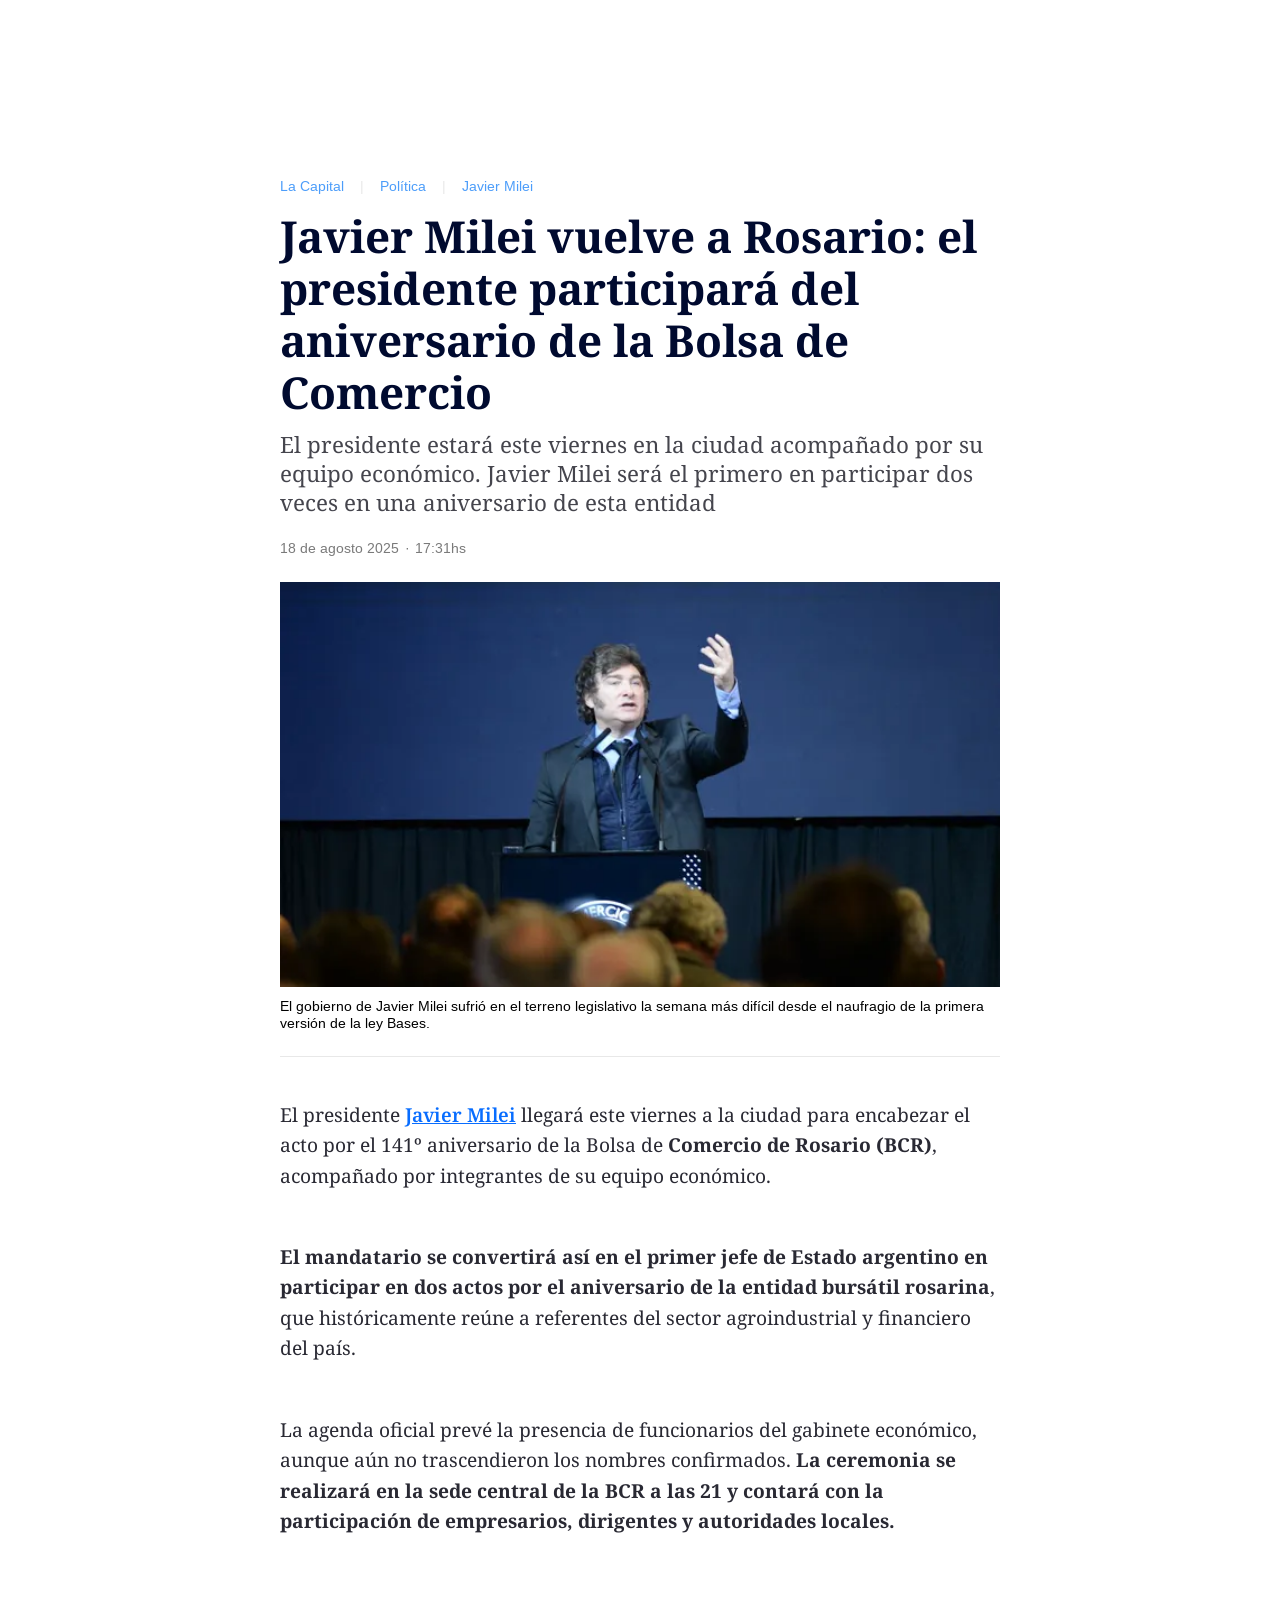
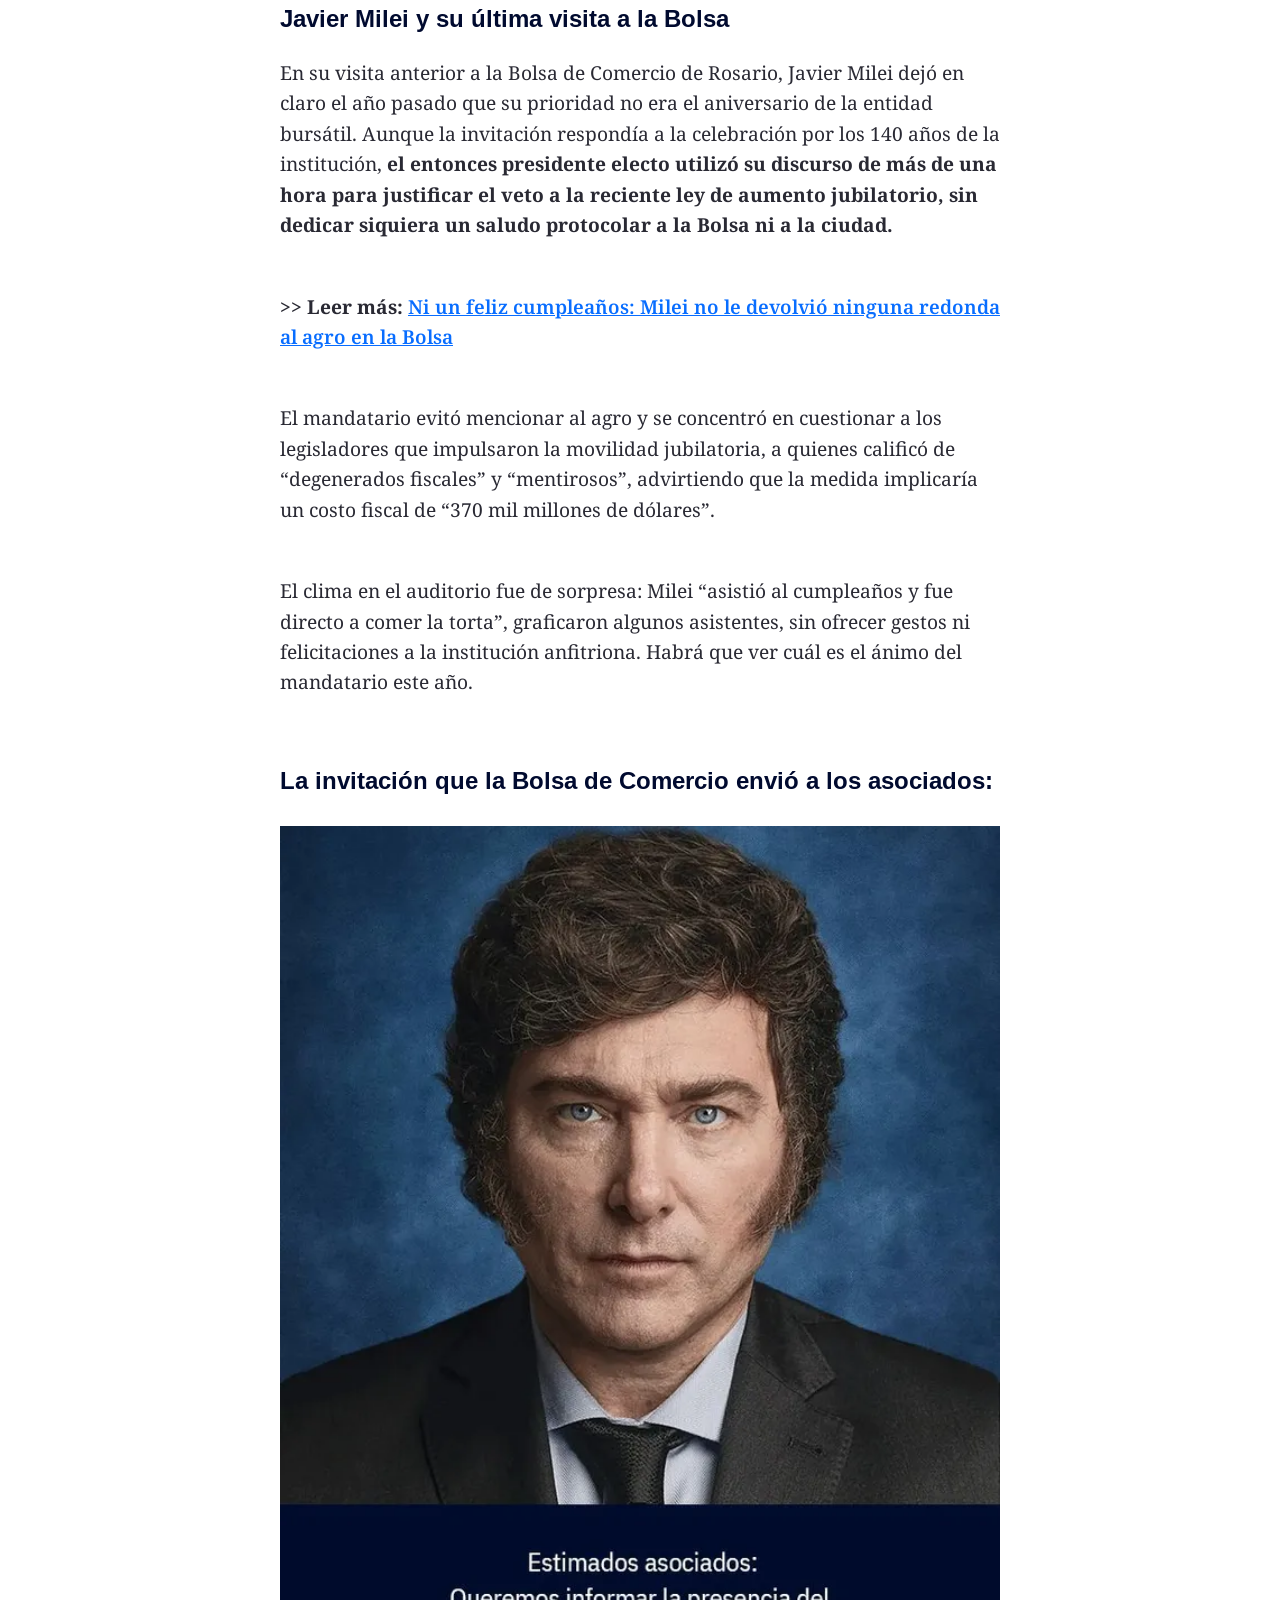
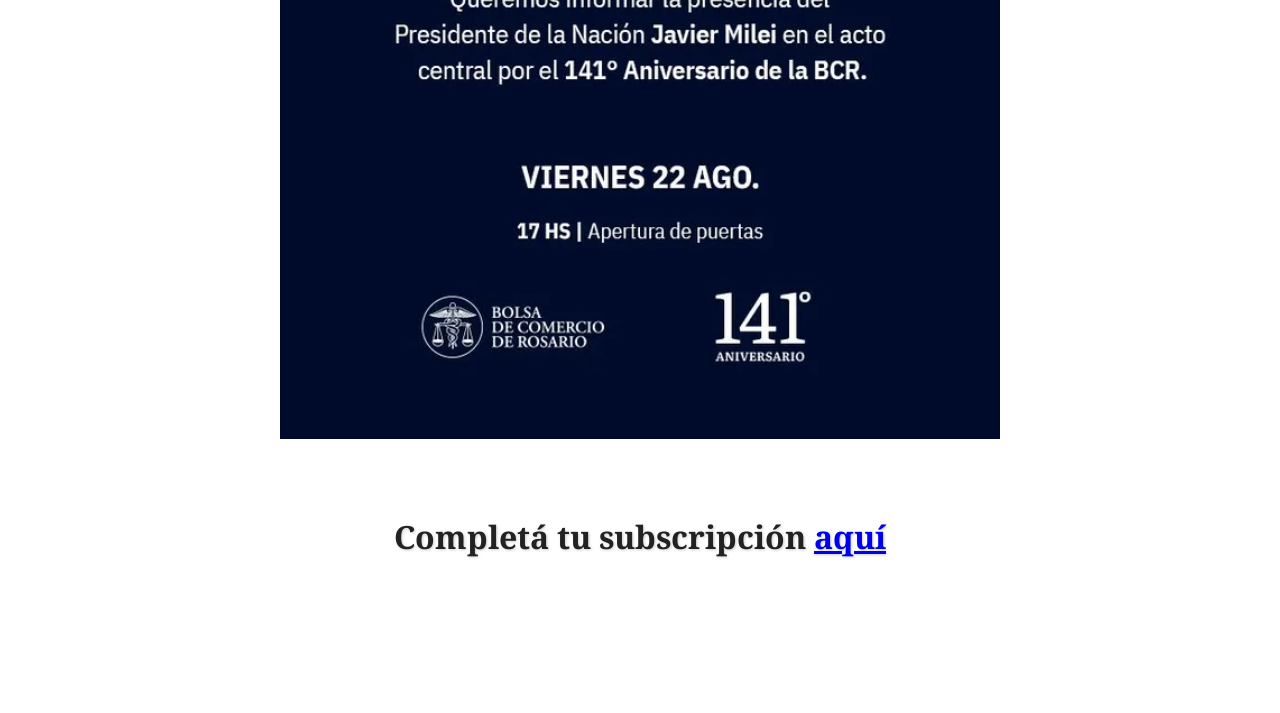
==== commit 6d888110: "Formulario con validaciones javascript" ====
--- a/index.html
+++ b/index.html
@@ -5,8 +5,9 @@
         <meta name="viewport" content="width=device-width, initial-scale=1.0">
         <title>Clase 04</title>       
         <link href="https://fonts.googleapis.com/css2?family=Arimo&family=Noto+Serif:wght@400;700&display=swap" rel="stylesheet">
-        <link rel="stylesheet" href="normalize.css"> 
-        <link rel="stylesheet" href="styles.css">
+        <link rel="stylesheet" href="css/normalize.css">
+        <link rel="stylesheet" href="css/styles.css">
+        <script src="js/script.js" defer></script>
     </head>
     <body>
         <header>
@@ -31,7 +32,7 @@
                         <span class="fecha-hora">17:31hs</span>
                     </div>
                     <figure>
-                        <img src="https://media.lacapital.com.ar/p/727b1c56761b62fcf45299bdcfbd5197/adjuntos/203/imagenes/101/836/0101836727/642x0/smart/javier-milei-rosario-bolsa-comercio-pullaro-y-javkinjpg.jpg" alt="Javier Milei hablando en un atril durante un evento.">
+                        <img src="img/milei1.jpg" alt="Javier Milei hablando en un atril durante un evento.">
                         <figcaption>El gobierno de Javier Milei sufrió en el terreno legislativo la semana más difícil desde el naufragio de la primera versión de la ley Bases. </figcaption>
                     </figure>
                     <div class="cuerpo-noticia">
@@ -46,62 +47,13 @@
                         <h2>La invitación que la Bolsa de Comercio envió a los asociados:</h2>
                     </div>
                     <figure>
-                        <img src="https://media.lacapital.com.ar/p/212f18da3e058cfefcd8b4ff16124fba/adjuntos/203/imagenes/102/616/0102616012/642x0/smart/milei-bolsa.jpg" alt="Flyer de invitación al evento de la Bolsa de Comercio con Javier Milei.">
+                        <img src="img/milei-bolsa.jpg" alt="Flyer de invitación al evento de la Bolsa de Comercio con Javier Milei.">
                     </figure>
                 </article>
             </section>
-            <section>
-                <h2 id="formulario"> Formulario de subscripción </h2>
-                <form>
-                    <div>
-                        <label for="nombre">Nombre</label>
-                        <input type="text" id="nombre" name="nombre" placeholder="Juan">
-                    </div>
-                    <div>
-                        <label for="apellido">Apellido</label>
-                        <input type="text" id="apellido" name="apellido" placeholder="Perez">
-                    </div>
-                    <div>
-                        <label for="email">Email</label>
-                        <input type="email" id="email" name="email" placeholder="juan_perez@gmail.com">
-                    </div>
-                    <div>
-                        <label for="fecha">Fecha de nacimiento</label>
-                        <input type="date" id="fecha" name="fecha" placeholder="2000-01-01">
-                    </div>
-                    <div>
-                        <label for="edad">Teléfono</label>
-                        <input type="tel" id="telefono" name="telefono" placeholder="+54 9 3413000000">
-                    </div>
-                    <div>
-                        <label for="sexo">Sexo</label>
-                        <input type="radio" id="hombre" name="sexo" value="hombre">
-                        <label for="hombre">Hombre</label>
-                        <input type="radio" id="mujer" name="sexo" value="mujer">
-                        <label for="mujer">Mujer</label>
-                    </div>
-                    <div>
-                        <label for="color">Color favorito</label>
-                        <input type="color" id="color" name="color" value="#ff0000">
-                    </div>
-                    <div>
-                        <label for="file">Imagen de perfil</label>
-                        <input type="file" id="file" name="imgPerfil">
-                    </div>
-                    <div>
-                        <label for="Contraseña">Contraseña</label>
-                        <input type="password" id="password" name="password">
-                    </div>
-                    <div>
-                        <label for="terms">Terminos y condiciones</label>
-                        <input type="checkbox" id="terms" name="terms">
-                    </div>
-                    <div>
-                        <input type="submit" value="Enviar">
-                        <input type="reset" value="Limpiar">
-                    </div>
-                </form>
-            </section>
         </main>
     </body>    
+    <footer>
+        <p>Completá tu subscripción <a href="subscription.html" target="_blank">aquí</a></p>
+    </footer>
 </html>
--- a/css/styles.css
+++ b/css/styles.css
@@ -0,0 +1,184 @@
+html {
+  font-size: 16px; /* valor base */
+}
+body {
+    font-family: "Noto Serif", serif;
+    padding-top: 11rem;
+    margin: 0;
+}
+nav {
+    padding-left: 1rem;
+    margin: 0 auto;
+    max-width: 45rem;
+    padding: 0 1rem;
+}
+main {
+    max-width: 45rem;
+    padding-left: 4rem auto;
+    padding-right: 4rem auto;
+    padding: 0 1rem;
+    margin: 0 auto; 
+}
+p {
+    font-size: 1.4rem;
+    line-height: 1.9rem;
+    font-family: "Noto Serif",serif;
+    color: #292933;
+}
+img {
+    width: 100%;
+    height: auto;
+    display: block;
+    padding-top: 0.6rem;
+    padding-bottom: 0.2rem;
+}
+figure {
+    margin: 0;
+}
+figcaption {
+    font-size: 0.9rem;
+    padding-top: 0.5rem;
+    font-family: "Arimo", sans-serif;
+}
+article h2 {
+    font-size: 1.5rem;
+    line-height: 2.4rem;
+    color: #000A2F;
+    margin-top: 2rem;
+    margin-bottom: 1rem;
+    font-family: "Arimo",sans-serif;
+}
+div {
+    margin-bottom: 1rem;
+}
+section {
+    margin-bottom: 3rem;
+}
+#formulario {
+    border-top: 1px solid #E8E8E8;
+    padding-top: 2rem;
+}
+h3 {
+    color: #4C9DFA;
+}
+
+
+.mini-nav:hover {
+    color: #000;
+}
+.titulo-principal {
+    font-size: 2.75rem;
+    line-height: 3.25rem;
+    color: #000A2F;
+    margin-top: 1rem;
+    margin-bottom: 0rem;
+}
+.subtitulo {
+    font-size: 1.4rem;
+    line-height: 1.8rem;
+    color: #45454d;
+    margin-top: 0.8rem;
+    margin-bottom: 1.3rem;
+}
+.cuerpo-noticia {
+    margin-top: 1rem;
+}
+.cuerpo-noticia p {
+    font-size: 1.2rem;
+    padding-bottom: 2rem;
+}
+.cuerpo-noticia a {
+    font-weight: 600;
+    color: #086DFF;
+}
+.mini-nav {
+    font-size: 0.88rem;
+    font-family: "Arimo",sans-serif;
+    line-height: 1;
+    color: #4C9DFA;
+    text-decoration: none;
+}
+.sep {
+    font-size: 0.85rem;
+    font-family: "Arimo",sans-serif;
+    line-height: 1;
+    color: #E8E8E8;
+    padding: 0 0.75rem;
+}
+.fecha-hora {
+    font-size: 0.88rem;
+    font-family: "Arimo",sans-serif;
+    color: #7A7A7A;
+    padding-right: 0.1rem;
+    padding-bottom: 0.5rem;
+}
+.cuerpo-noticia {
+    border-top: 1px solid #E8E8E8;
+    padding-top: 1.5rem;
+    margin-top: 1.5rem;
+}
+.formulario {
+  display: grid;
+  gap: 1rem;
+  grid-template-columns: 1fr 1fr; /* Por defecto: 2 columnas (Desktop) */
+  max-width: 800px;
+  margin: 0 auto;
+  padding: 1rem;
+}
+.formulario div {
+  display: flex;
+  flex-direction: column;
+}
+.formulario label {
+  margin-bottom: 0.4rem;
+  font-weight: bold;
+}
+.formulario input {
+  padding: 0.5rem;
+  border: 1px solid #ccc;
+  border-radius: 5px;
+}
+.formulario .botones {
+  grid-column: 1 / -1;
+  display: flex;
+  justify-content: center;
+  gap: 1rem;
+}
+footer p {
+  text-align: center;
+  font-size: 2rem;
+  font-weight: bold;
+  color: #222;
+  text-shadow: 1px 1px 3px rgba(0, 0, 0, 0.2);
+  margin-top: 5rem;
+  margin-bottom: 10rem;
+}
+
+.error-msg {
+  color: grey;
+  font-size: 0.9rem;
+  margin-top: 0.3rem;
+}
+
+
+/* ===== Mobile ===== */
+@media (max-width: 768px) {
+  .mini-nav {
+    display: block;
+    padding-top: 1rem;
+  }
+  .sep {
+    display: none;
+  }
+  body {
+    padding: 0 1rem;
+  }
+
+  .formulario {
+    grid-template-columns: 1fr; /* Cambia a una sola columna */
+  }
+
+  .formulario .botones {
+    flex-direction: column;
+  }
+}
